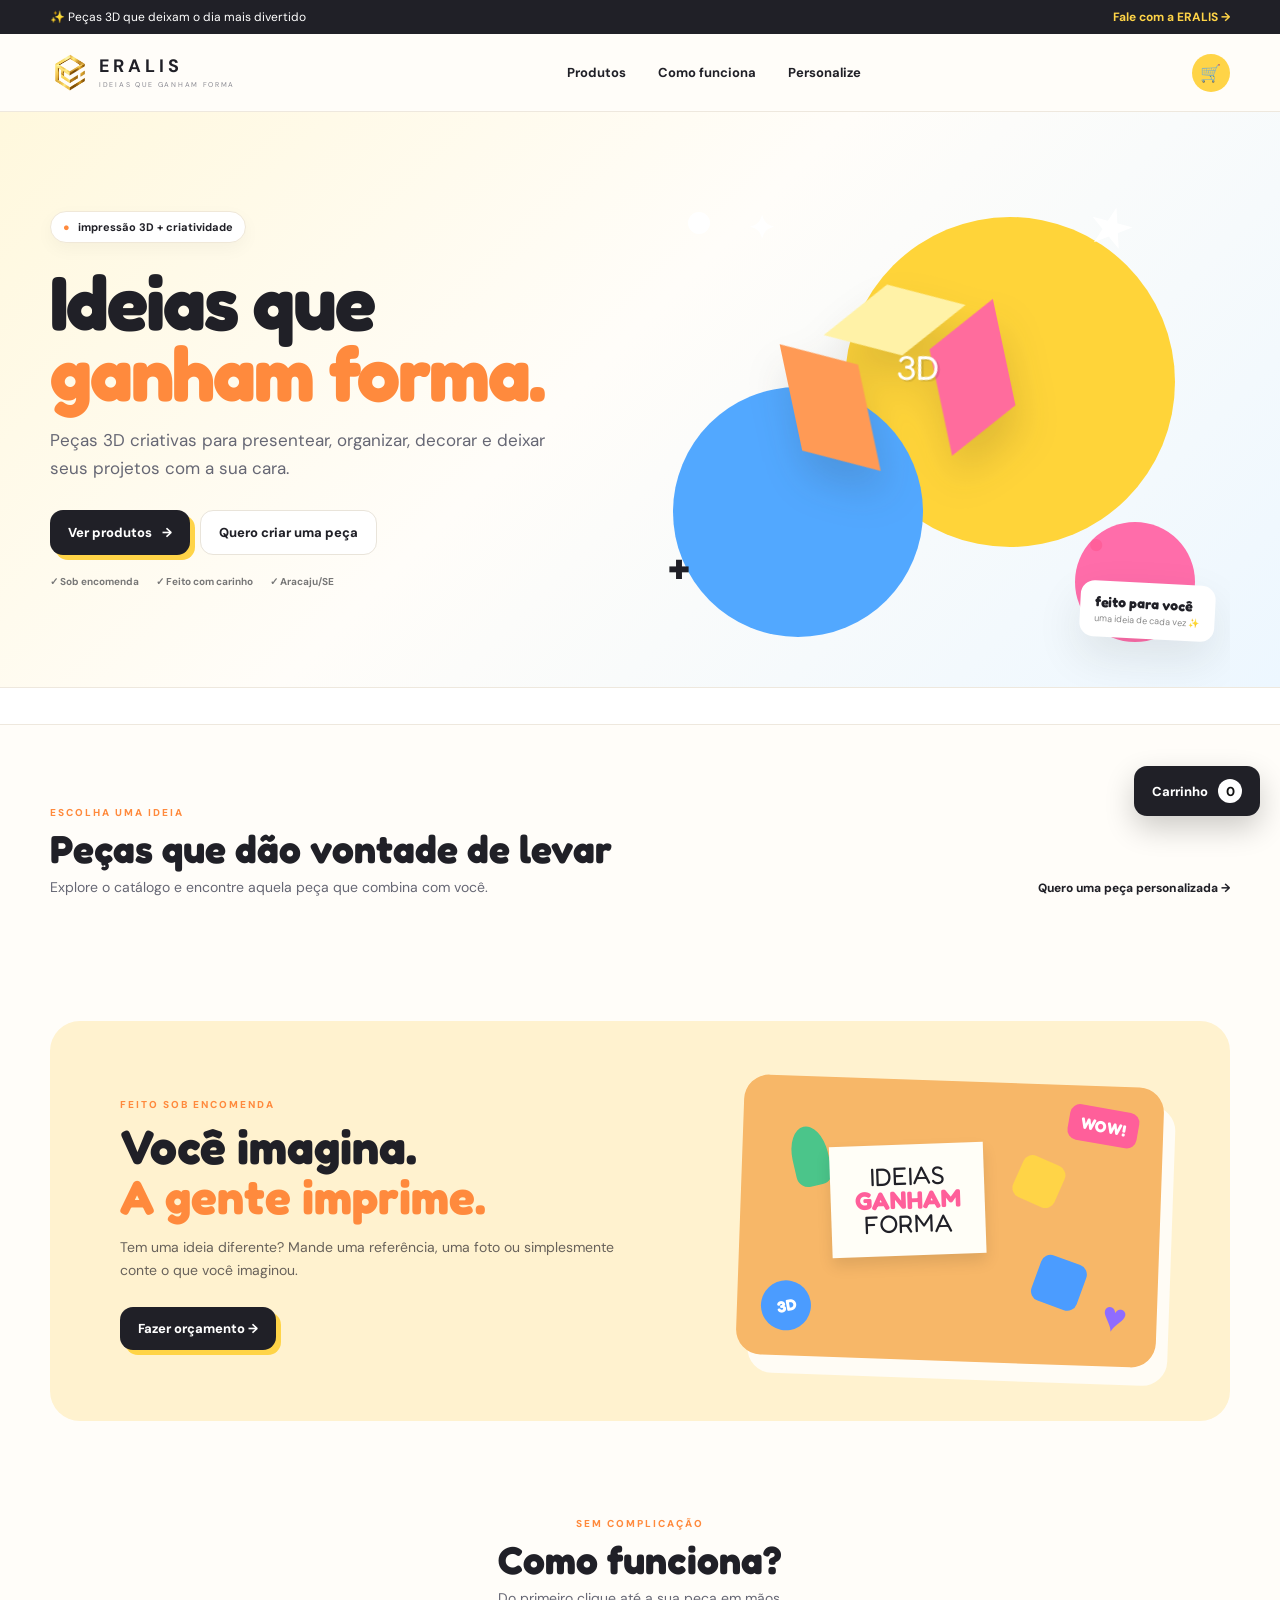
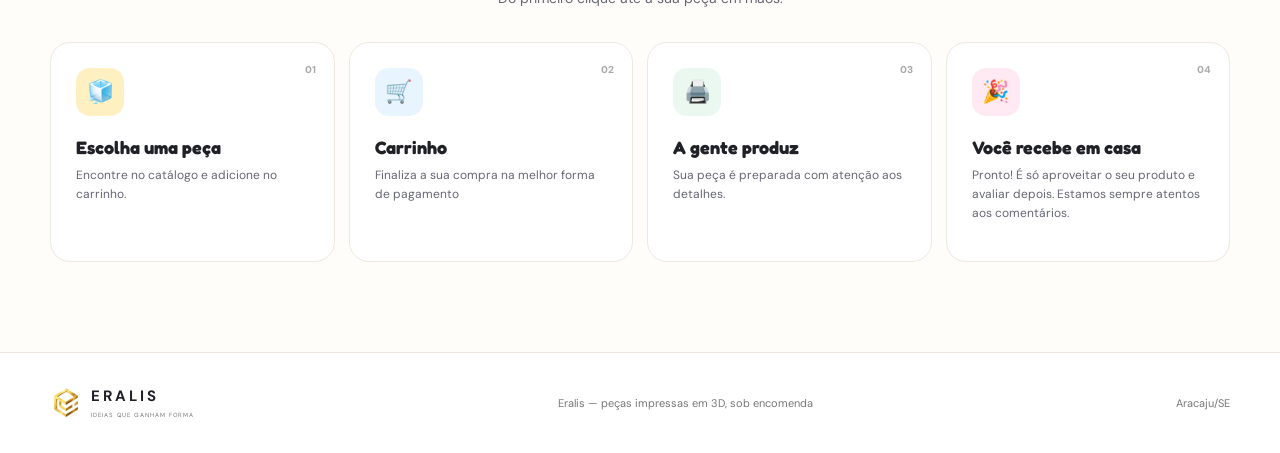
==== index.html @ 0b94b954 "Add files via upload" ====
<!doctype html>
<html lang="pt-BR">
<head>
<meta charset="utf-8"><meta name="viewport" content="width=device-width, initial-scale=1">
<title>ERALIS — Ideias que ganham forma</title>
<meta name="description" content="Peças 3D criativas, personalizadas e sob encomenda. ERALIS — ideias que ganham forma.">
<link rel="preconnect" href="https://fonts.googleapis.com"><link rel="preconnect" href="https://fonts.gstatic.com" crossorigin>
<link href="https://fonts.googleapis.com/css2?family=DM+Sans:wght@400;500;600;700;800&family=Fredoka:wght@500;600;700&display=swap" rel="stylesheet">
<link rel="stylesheet" href="style.css">
</head>
<body>
<div class="announcement"><div class="wrap announcement-inner"><span>✨ Peças 3D que deixam o dia mais divertido</span><a id="wa-header" href="#" target="_blank" rel="noopener">Fale com a ERALIS →</a></div></div>
<header class="site-header"><div class="wrap nav">
  <a class="brand" href="#top" aria-label="ERALIS início"><img src="assets/eralis-logo.png" alt="ERALIS" class="brand-logo"><span><b>ERALIS</b><small>IDEIAS QUE GANHAM FORMA</small></span></a>
  <nav class="nav-links"><a href="#catalogo">Produtos</a><a href="#como-funciona">Como funciona</a><a href="#contato">Personalize</a></nav>
  <div class="nav-actions"><a class="nav-cart" href="#" onclick="document.getElementById('cart-float')?.click();return false;" aria-label="Abrir carrinho">🛒</a></div>
</div></header>

<main id="top">
<section class="hero"><div class="wrap hero-grid">
  <div class="hero-copy">
    <div class="pill"><span>●</span> impressão 3D + criatividade</div>
    <h1>Ideias que<br><em>ganham forma.</em></h1>
    <p>Peças 3D criativas para presentear, organizar, decorar e deixar seus projetos com a sua cara.</p>
    <div class="hero-actions"><a class="btn btn-primary" href="#catalogo">Ver produtos <span>→</span></a><button class="btn btn-light" id="quoteBtn" type="button">Quero criar uma peça</button></div>
    <div class="hero-trust"><span>✓ Sob encomenda</span><span>✓ Feito com carinho</span><span>✓ Aracaju/SE</span></div>
  </div>
  <div class="hero-art" aria-hidden="true">
    <div class="blob blob-yellow"></div><div class="blob blob-blue"></div><div class="blob blob-pink"></div>
    <div class="floating-shape shape-star">★</div><div class="floating-shape shape-circle"></div>
    <div class="hero-cube"><div class="cube-face cube-top"></div><div class="cube-face cube-left"></div><div class="cube-face cube-right"></div><span>3D</span></div>
    <div class="confetti c1">✦</div><div class="confetti c2">●</div><div class="confetti c3">✚</div>
    <div class="hero-caption"><strong>feito para você</strong><span>uma ideia de cada vez ✨</span></div>
  </div>
</div></section>

<section class="quick-cats" aria-label="Categorias"><div class="wrap cat-pills" id="quick-categories"></div></section>

<section id="catalogo" class="catalog-section wrap"><div class="section-heading"><div><span class="section-kicker">ESCOLHA UMA IDEIA</span><h2>Peças que dão vontade de levar</h2><p>Explore o catálogo e encontre aquela peça que combina com você.</p></div><a href="#contato" class="text-link">Quero uma peça personalizada →</a></div><div id="catalog-rows"></div></section>

<section class="highlight"><div class="wrap highlight-grid"><div><span class="section-kicker">FEITO SOB ENCOMENDA</span><h2>Você imagina.<br><strong>A gente imprime.</strong></h2><p>Tem uma ideia diferente? Mande uma referência, uma foto ou simplesmente conte o que você imaginou.</p><button class="btn btn-primary" id="quoteBtn2" type="button">Fazer orçamento →</button></div><div class="idea-board"><span class="sticker s1">WOW!</span><span class="sticker s2">3D</span><span class="sticker s3">♥</span><div class="mini-object obj1"></div><div class="mini-object obj2"></div><div class="mini-object obj3"></div><div class="board-note">IDEIAS<br><b>GANHAM</b><br>FORMA</div></div></div></section>

<section id="como-funciona" class="steps-section wrap"><div class="section-heading centered"><div><span class="section-kicker">SEM COMPLICAÇÃO</span><h2>Como funciona?</h2><p>Do primeiro clique até a sua peça em mãos.</p></div></div><div class="steps-grid"><article><span class="step-icon i1">🧊</span><span class="step-num">01</span><h3>Escolha uma peça</h3><p>Encontre no catálogo e adicione no carrinho.</p></article><article><span class="step-icon i2">🛒</span><span class="step-num">02</span><h3>Carrinho</h3><p>Finaliza a sua compra na melhor forma de pagamento</p></article><article><span class="step-icon i3">🖨️</span><span class="step-num">03</span><h3>A gente produz</h3><p>Sua peça é preparada com atenção aos detalhes.</p></article><article><span class="step-icon i4">🎉</span><span class="step-num">04</span><h3>Você recebe em casa</h3><p>Pronto! É só aproveitar o seu produto e avaliar depois. Estamos sempre atentos aos comentários.</p></article></div></section>


</main>
<footer><div class="wrap footer-inner"><div class="footer-brand"><img src="assets/eralis-logo.png" alt="ERALIS" class="brand-logo"><div><b>ERALIS</b><small>IDEIAS QUE GANHAM FORMA</small></div></div><p>Eralis — peças impressas em 3D, sob encomenda</p><span>Aracaju/SE</span></div></footer>

<div class="modal-overlay" id="modal-overlay" hidden><div class="modal-box"><button class="modal-close" id="modal-close" aria-label="Fechar">×</button><div class="modal-body"><div class="modal-gallery"><div class="modal-main"><button class="modal-nav modal-prev" id="modal-prev" aria-label="Foto anterior">‹</button><img class="modal-image" id="modal-image" src="" alt=""><video class="modal-video" id="modal-video" playsinline preload="metadata" hidden></video><button class="modal-nav modal-next" id="modal-next" aria-label="Próxima foto">›</button></div><div class="modal-thumbs" id="modal-thumbs"></div></div><div class="modal-info"><h4 class="modal-title" id="modal-title"></h4><p class="modal-desc" id="modal-desc"></p><div class="modal-bottom-row"><div class="modal-measurements" id="modal-size"></div><div class="modal-purchase"><div class="modal-price" id="modal-price"></div></div></div></div></div></div></div>
<div class="image-zoom-overlay" id="image-zoom-overlay" hidden><button class="image-zoom-close" id="image-zoom-close" type="button">×</button><img id="image-zoom" src="" alt=""></div>

<dialog id="quoteModal" class="quote-modal"><button class="quote-modal-close" id="quoteClose" type="button">×</button><div class="quote-header"><p class="quote-eyebrow">✨ SOLICITE UM ORÇAMENTO</p><h2>Conte-nos sobre seu projeto</h2><p>Uma foto, uma referência ou só uma ideia já é suficiente para começar.</p></div><form id="quoteForm" action="https://formsubmit.co/eralis3d@gmail.com" method="POST" enctype="multipart/form-data"><input type="hidden" name="_subject" value="Novo pedido de orçamento — ERALIS"><input type="hidden" name="_captcha" value="true"><input type="hidden" name="_template" value="table"><input type="hidden" name="_url" id="quoteFormUrl"><input type="hidden" name="_next" id="quoteFormNext"><div class="quote-form-group"><label for="quoteDescription">Fale sobre o que precisa:</label><textarea id="quoteDescription" name="fi-text-description" rows="5" placeholder="Descreva sua ideia, produto, personalização ou projeto..." required></textarea></div><fieldset class="quote-fieldset"><legend>Dimensões <span>(centímetros)</span></legend><div class="dimensions-grid"><div class="quote-form-group"><label for="quoteHeight">Altura</label><input id="quoteHeight" name="fi-number-height" type="number" min="0" step="0.1"></div><div class="quote-form-group"><label for="quoteWidth">Largura</label><input id="quoteWidth" name="fi-number-width" type="number" min="0" step="0.1"></div><div class="quote-form-group"><label for="quoteLength">Comprimento</label><input id="quoteLength" name="fi-number-length" type="number" min="0" step="0.1"></div><div class="quote-form-group"><label for="quoteDepth">Profundidade</label><input id="quoteDepth" name="fi-number-depth" type="number" min="0" step="0.1"></div></div></fieldset><div class="quote-form-group"><label for="quoteReference">Imagem de referência (opcional)</label><div class="upload-box" id="uploadBox"><input id="quoteReference" name="fi-file-reference" type="file" accept="image/jpeg,image/png,image/webp,image/gif"><div class="upload-content"><span class="upload-icon">↑</span><strong>Selecione uma imagem</strong><small>JPG, PNG, WEBP ou GIF</small><span class="file-name" id="fileName">Nenhum arquivo selecionado</span></div></div></div><div class="quote-actions"><button class="btn btn-light" id="quoteCancel" type="button">Cancelar</button><button class="btn btn-primary" type="submit">Enviar solicitação →</button></div><p class="quote-note">As dimensões são aproximadas. Se não souber alguma medida, deixe em branco.</p></form></dialog>
<script src="supabase-config.js"></script><script src="app.js"></script><script src="public-supabase.js"></script>
<script>document.addEventListener('DOMContentLoaded',()=>{['quoteBtn2'].forEach(id=>document.getElementById(id)?.addEventListener('click',()=>document.getElementById('quoteModal')?.showModal()));});</script>
</body></html>
---- style.css ----
:root{--ink:#202027;--muted:#666774;--paper:#fffdf9;--surface:#fff;--yellow:#ffd447;--orange:#ff8a3d;--pink:#ff5f9a;--blue:#4b9cff;--purple:#8f6cff;--green:#4bc58a;--line:#eee8de;--shadow:0 18px 45px rgba(41,35,28,.10)}
*{box-sizing:border-box}html{scroll-behavior:smooth}body{margin:0;background:var(--paper);color:var(--ink);font-family:"DM Sans",Arial,sans-serif}a{text-decoration:none;color:inherit}button{font:inherit} .wrap{width:min(1180px,calc(100% - 40px));margin:auto}
.announcement{background:var(--ink);color:#fff;font-size:12px}.announcement-inner{height:34px;display:flex;align-items:center;justify-content:space-between}.announcement a{color:var(--yellow);font-weight:700}
.site-header{height:78px;background:rgba(255,253,249,.94);border-bottom:1px solid var(--line);position:sticky;top:0;z-index:20;backdrop-filter:blur(12px)}.nav{height:100%;display:flex;align-items:center;justify-content:space-between}.brand{display:flex;align-items:center;gap:9px}.brand-mark{width:36px;height:36px;border-radius:11px;background:var(--ink);color:#fff;display:grid;place-items:center;font-family:Fredoka,sans-serif;font-size:22px;font-weight:700;transform:rotate(-5deg);box-shadow:4px 4px 0 var(--yellow)}.brand b{display:block;letter-spacing:4px;font-size:18px;line-height:1}.brand small{display:block;font-size:7px;letter-spacing:1.7px;color:#8a8a92;margin-top:5px}.nav-links{display:flex;gap:32px;font-size:13px;font-weight:700}.nav-links a:hover{color:var(--orange)}.nav-actions{display:flex;align-items:center;gap:9px}.nav-whatsapp{padding:10px 14px;border-radius:999px;border:1px solid var(--line);font-size:12px;font-weight:700}.nav-cart{width:38px;height:38px;border-radius:50%;background:var(--yellow);display:grid;place-items:center;font-size:17px}
.hero{overflow:hidden;background:linear-gradient(135deg,#fff8dd 0%,#fffdf9 46%,#edf7ff 100%);border-bottom:1px solid var(--line)}.hero-grid{min-height:575px;display:grid;grid-template-columns:46% 54%;align-items:center}.hero-copy{padding:72px 0}.pill{display:inline-flex;gap:8px;align-items:center;background:#fff;border:1px solid #f0e8d8;padding:8px 12px;border-radius:999px;font-size:11px;font-weight:700;box-shadow:0 6px 18px rgba(0,0,0,.04)}.pill span{color:var(--orange)}.hero h1{font-family:Fredoka,sans-serif;font-size:clamp(52px,6vw,82px);line-height:.93;letter-spacing:-2px;margin:23px 0 18px}.hero h1 em{font-style:normal;color:var(--orange);position:relative}.hero h1 em:after{content:"";position:absolute;left:2px;right:0;bottom:-8px;height:7px;border-radius:8px;background:var(--yellow);z-index:-1}.hero-copy>p{font-size:17px;line-height:1.65;color:var(--muted);max-width:510px}.hero-actions{display:flex;gap:10px;margin:28px 0 20px}.btn{border:0;cursor:pointer;border-radius:13px;padding:13px 18px;font-weight:800;font-size:13px;display:inline-flex;align-items:center;justify-content:center;gap:10px;transition:.2s}.btn:hover{transform:translateY(-2px)}.btn-primary{background:var(--ink);color:#fff;box-shadow:5px 5px 0 var(--yellow)}.btn-light{background:#fff;color:var(--ink);border:1px solid #e9e4da}.btn-white{background:#fff;color:var(--ink)}.hero-trust{display:flex;gap:17px;flex-wrap:wrap;color:#777;font-size:10px;font-weight:700}.hero-art{height:100%;position:relative;display:grid;place-items:center;overflow:hidden}.blob{position:absolute;border-radius:50%;filter:saturate(1.1)}.blob-yellow{width:330px;height:330px;background:#ffd447;right:55px;top:105px}.blob-blue{width:250px;height:250px;background:#59a7ff;left:80px;bottom:50px}.blob-pink{width:120px;height:120px;background:#ff70a8;right:35px;bottom:45px}.hero-cube{width:235px;height:235px;position:relative;transform:rotate(-12deg);z-index:2;filter:drop-shadow(0 24px 20px rgba(40,35,25,.15))}.cube-face{position:absolute;width:145px;height:145px}.cube-top{left:45px;top:0;background:#fff2a7;clip-path:polygon(50% 0,100% 25%,50% 50%,0 25%)}.cube-left{left:0;top:36px;background:#ff9a55;clip-path:polygon(0 0,50% 25%,50% 100%,0 75%)}.cube-right{left:73px;top:36px;background:#ff6c9d;clip-path:polygon(50% 25%,100% 0,100% 75%,50% 100%)}.hero-cube span{position:absolute;inset:65px 0 0;text-align:center;z-index:5;font-family:Fredoka;font-size:34px;color:#fff;transform:rotate(12deg);text-shadow:2px 2px 0 rgba(0,0,0,.1)}.floating-shape{position:absolute;z-index:3}.shape-star{font-size:54px;color:#fff;right:95px;top:80px;transform:rotate(15deg)}.shape-circle{width:22px;height:22px;background:#fff;border-radius:50%;left:95px;top:100px}.confetti{position:absolute;font-weight:800;z-index:4}.c1{color:#fff;font-size:32px;left:155px;top:95px}.c2{color:var(--pink);font-size:28px;right:125px;bottom:125px}.c3{color:var(--ink);font-size:25px;left:75px;bottom:100px}.hero-caption{position:absolute;right:15px;bottom:48px;background:#fff;padding:12px 15px;border-radius:14px;box-shadow:var(--shadow);transform:rotate(3deg);z-index:5}.hero-caption strong,.hero-caption span{display:block}.hero-caption strong{font-family:Fredoka;font-size:14px}.hero-caption span{font-size:9px;color:#888;margin-top:3px}
.quick-cats{background:#fff;border-bottom:1px solid var(--line)}.cat-pills{display:flex;justify-content:center;gap:12px;padding:18px 0}.cat-pill{display:flex;align-items:center;gap:8px;padding:9px 14px;border-radius:999px;font-size:11px;border:1px solid transparent}.cat-pill span{font-size:18px}.cat-orange{background:#fff0e6;border-color:#ffd4b9}.cat-blue{background:#eaf5ff;border-color:#cce6ff}.cat-yellow{background:#fff8d9;border-color:#f6e8a4}.cat-pink{background:#fff0f6;border-color:#ffd0e4}.cat-purple{background:#f1edff;border-color:#ddd4ff}
.catalog-section{padding:75px 0}.section-heading{display:flex;justify-content:space-between;align-items:end;margin-bottom:30px;gap:20px}.section-heading.centered{justify-content:center;text-align:center}.section-kicker{font-size:10px;letter-spacing:2px;font-weight:800;color:var(--orange)}h2{font-family:Fredoka,sans-serif;font-size:39px;line-height:1.05;margin:8px 0}.section-heading p{color:var(--muted);margin:0;font-size:14px}.text-link{font-size:12px;font-weight:800}.text-link:hover{color:var(--orange)}
.cat-row{margin:0 0 42px}.cat-row-head{display:flex;align-items:center;justify-content:space-between;margin-bottom:14px}.cat-row-head h3{font-family:Fredoka;font-size:23px;margin:0}.cat-count{font-family:"DM Sans";font-size:10px;color:#999;margin-left:9px;font-weight:600}.cat-arrows{display:flex;gap:7px}.arrow-btn{width:34px;height:34px;border:1px solid var(--line);background:#fff;border-radius:50%;cursor:pointer;font-size:22px}.arrow-btn:hover{background:var(--yellow)}.carousel-wrap{overflow:hidden}.carousel-track{display:flex;gap:14px;overflow-x:auto;scroll-behavior:smooth;padding:4px 2px 14px;scrollbar-width:none}.carousel-track::-webkit-scrollbar{display:none}.card{flex:0 0 220px;background:#fff;border:1px solid var(--line);border-radius:18px;overflow:hidden;box-shadow:0 7px 20px rgba(30,25,20,.04);transition:.2s}.card:hover{transform:translateY(-5px);box-shadow:var(--shadow)}.card-art{height:205px;background:linear-gradient(145deg,#fff7e5,#edf7ff);display:flex;align-items:center;justify-content:center;overflow:hidden;cursor:pointer}.card-art img{width:100%;height:100%;object-fit:cover;display:block}.card-body{padding:15px}.card-body h3{font-size:14px;margin:0 0 7px;cursor:pointer}.card-body .desc{color:#7a7a83;font-size:11px;line-height:1.45;margin:0 0 12px;min-height:47px;display:-webkit-box;-webkit-box-orient:vertical;-webkit-line-clamp:3;overflow:hidden}.card-foot{display:flex;align-items:end;justify-content:space-between;gap:8px}.card .price{font-size:17px;font-weight:800}.card .btn-sm{padding:9px 11px;font-size:10px;border-radius:9px}.mp-installment-note{font-size:9px!important;color:#999!important}
.highlight{padding:20px 0 85px}.highlight-grid{background:#fff2cf;border-radius:30px;padding:60px 70px;display:grid;grid-template-columns:1fr 420px;align-items:center;overflow:hidden;position:relative}.highlight h2{font-size:48px}.highlight h2 strong{color:var(--orange)}.highlight p{color:#68625b;max-width:500px;line-height:1.65;font-size:14px;margin-bottom:25px}.idea-board{height:280px;background:#f7b768;border-radius:25px;position:relative;transform:rotate(2deg);box-shadow:12px 18px 0 rgba(255,255,255,.8)}.board-note{position:absolute;left:90px;top:65px;background:#fffef7;padding:20px 24px;text-align:center;font-family:Fredoka;font-size:25px;line-height:.95;transform:rotate(-4deg);box-shadow:0 8px 15px rgba(0,0,0,.1)}.board-note b{color:var(--pink)}.sticker{position:absolute;font-family:Fredoka;font-weight:700;z-index:4}.s1{right:25px;top:22px;background:var(--pink);color:#fff;padding:8px 12px;border-radius:10px;transform:rotate(8deg)}.s2{left:24px;bottom:25px;background:var(--blue);color:#fff;border-radius:50%;width:50px;height:50px;display:grid;place-items:center;transform:rotate(-12deg)}.s3{right:30px;bottom:25px;font-size:42px;color:var(--purple);transform:rotate(12deg)}.mini-object{position:absolute;border-radius:10px}.obj1{width:48px;height:48px;background:var(--blue);right:75px;bottom:58px;transform:rotate(18deg)}.obj2{width:36px;height:60px;background:var(--green);left:50px;top:50px;border-radius:50% 50% 12px 12px;transform:rotate(-15deg)}.obj3{width:45px;height:45px;background:var(--yellow);right:100px;top:75px;transform:rotate(22deg)}
.steps-section{padding:5px 0 90px}.steps-grid{display:grid;grid-template-columns:repeat(4,1fr);gap:14px;margin-top:35px}.steps-grid article{background:#fff;border:1px solid var(--line);border-radius:20px;padding:25px;position:relative;min-height:220px}.step-icon{display:grid;place-items:center;width:48px;height:48px;border-radius:14px;font-size:22px;margin-bottom:20px}.i1{background:#fff0c2}.i2{background:#e8f4ff}.i3{background:#eaf8ef}.i4{background:#ffe9f2}.step-num{position:absolute;right:18px;top:20px;font-size:10px;font-weight:800;color:#aaa}.steps-grid h3{font-family:Fredoka;margin:0 0 8px;font-size:18px}.steps-grid p{font-size:12px;color:var(--muted);line-height:1.6;margin:0}
.cta-section{padding:0 0 80px}.cta-card{background:var(--ink);color:#fff;border-radius:30px;padding:55px 65px;display:grid;grid-template-columns:1fr auto;align-items:center;position:relative;overflow:hidden}.cta-card h2{font-size:47px;margin:8px 0 12px}.cta-card p{color:#c7c7ce;max-width:500px;font-size:14px;line-height:1.6}.cta-actions{display:flex;gap:10px;flex-direction:column;position:relative;z-index:2}.cta-card .btn-primary{background:var(--yellow);color:var(--ink);box-shadow:none}.cta-doodle{position:absolute;right:30%;bottom:-40px;color:var(--pink);font-size:120px;line-height:.6;opacity:.45;transform:rotate(15deg)}
footer{border-top:1px solid var(--line);background:#fff}.footer-inner{min-height:100px;display:flex;align-items:center;justify-content:space-between;gap:20px;font-size:11px;color:#777}.footer-brand{display:flex;align-items:center;gap:9px}.footer-brand .brand-mark{width:30px;height:30px;font-size:18px}.footer-brand b{display:block;letter-spacing:3px;font-size:15px;color:var(--ink)}.footer-brand small{font-size:6px;letter-spacing:1px}
.modal-overlay{position:fixed;inset:0;background:rgba(32,32,39,.72);backdrop-filter:blur(5px);display:flex;align-items:center;justify-content:center;padding:20px;z-index:100}.modal-overlay[hidden]{display:none}.modal-box{width:min(720px,100%);max-height:92vh;overflow:auto;background:#fff;border-radius:24px;padding:25px;position:relative}.modal-close{position:absolute;right:14px;top:10px;border:0;background:#f5f3ef;border-radius:50%;width:38px;height:38px;font-size:25px;cursor:pointer;z-index:3}.modal-main{height:390px;background:#faf8f3;border-radius:18px;overflow:hidden;position:relative}.modal-image,.modal-video{width:100%;height:100%;object-fit:contain}.modal-video:not([hidden]){display:block}.modal-nav{position:absolute;top:50%;transform:translateY(-50%);z-index:2;border:0;width:38px;height:38px;border-radius:50%;background:#fff;box-shadow:0 4px 12px #0002;font-size:24px}.modal-prev{left:10px}.modal-next{right:10px}.modal-thumbs{display:flex;gap:8px;margin-top:10px}.modal-thumb{width:54px;height:54px;border:2px solid transparent;border-radius:8px;overflow:hidden;background:#eee}.modal-thumb.active{border-color:var(--orange)}.modal-thumb img,.modal-thumb video{width:100%;height:100%;object-fit:cover}.modal-info{padding:16px 3px 5px}.modal-title{font-family:Fredoka;font-size:25px;margin:0}.modal-desc{white-space:pre-wrap;color:var(--muted);line-height:1.6;font-size:13px;margin:9px 0}.modal-bottom-row{display:flex;align-items:end;justify-content:space-between;gap:20px}.modal-measurements{color:#777;font-size:11px}.modal-price{font-size:23px;font-weight:800}.modal-purchase .btn{margin-top:7px}
.image-zoom-overlay{position:fixed;inset:0;background:#111d;z-index:200;display:grid;place-items:center;padding:25px}.image-zoom-overlay[hidden]{display:none}.image-zoom-overlay img{max-width:95vw;max-height:90vh;object-fit:contain}.image-zoom-close{position:absolute;right:20px;top:15px;border:0;background:#fff;border-radius:50%;width:42px;height:42px;font-size:26px}
.quote-modal{width:min(680px,94vw);max-height:90vh;border:0;border-radius:24px;padding:0;background:#fffdf9;color:var(--ink);box-shadow:0 30px 90px #0005}.quote-modal::backdrop{background:#202027aa;backdrop-filter:blur(4px)}.quote-modal-close{position:absolute;right:14px;top:12px;border:0;background:#fff;width:36px;height:36px;border-radius:50%;font-size:25px;z-index:2}.quote-header{padding:30px 34px 22px;background:linear-gradient(135deg,#fff3cb,#fffdf9);border-bottom:1px solid var(--line)}.quote-eyebrow{font-size:10px;letter-spacing:2px;color:var(--orange);font-weight:800}.quote-header h2{font-size:30px}.quote-header>p:last-child{color:var(--muted);font-size:13px}.quote-form-group{margin-bottom:18px}.quote-form-group>label,.quote-fieldset legend{font-size:12px;font-weight:800;display:block;margin-bottom:7px}.quote-form-group textarea,.quote-form-group input[type=number]{width:100%;border:1px solid #e1dbd0;border-radius:11px;background:#fff;padding:11px;font:inherit;outline:0}.quote-form-group textarea{resize:vertical}.quote-form-group textarea:focus,.quote-form-group input:focus{border-color:var(--orange);box-shadow:0 0 0 3px #ff8a3d22}.quote-fieldset{border:1px solid var(--line);border-radius:14px;padding:17px;margin:0 0 18px}.quote-fieldset legend{padding:0 5px}.quote-fieldset legend span{font-weight:400;color:#888}.dimensions-grid{display:grid;grid-template-columns:repeat(4,1fr);gap:10px}.dimensions-grid .quote-form-group{margin:0}.upload-box{position:relative;border:1.5px dashed #d8d1c5;border-radius:14px;padding:18px;text-align:center;background:#faf8f3}.upload-box input[type=file]{position:absolute;inset:0;width:100%;height:100%;opacity:0;cursor:pointer}.upload-content{display:flex;flex-direction:column;gap:4px;align-items:center;color:#888}.upload-content strong{color:var(--ink);font-size:12px}.upload-icon{font-size:22px}.file-name{font-size:10px}.quote-actions{display:flex;justify-content:flex-end;gap:10px}.quote-note{font-size:10px;color:#999}.quote-modal form{padding:25px 34px 30px}
.cart-float{position:fixed;right:20px;bottom:84px;z-index:90;background:var(--ink)!important;color:#fff!important;box-shadow:0 12px 30px #0003!important}.cart-float span{display:inline-grid;place-items:center;min-width:24px;height:24px;padding:0 6px;border-radius:50%!important;background:#fff!important;color:#111!important;font-weight:800;line-height:1}.cart-overlay{position:fixed;inset:0;z-index:110;background:#202027aa;display:flex;justify-content:flex-end}.cart-overlay[hidden]{display:none}.cart-panel{width:min(430px,94vw);height:100%;background:#fff;padding:30px;overflow:auto;box-shadow:-20px 0 50px #0003;color:var(--ink)}.cart-panel h2{font-size:28px}.cart-item{display:flex;justify-content:space-between;gap:12px;padding:15px 0;border-bottom:1px solid var(--line)}.cart-item small{display:block;color:#888;margin-top:4px}.cart-controls{display:flex;align-items:center;gap:7px}.cart-controls button{width:29px;height:29px;border:1px solid var(--line);border-radius:8px;background:#fff;cursor:pointer}.cart-total{display:flex;justify-content:space-between;padding:20px 0;font-size:16px}.cart-empty{color:#888}.cart-panel .modal-close{top:12px;right:12px}.cart-panel #cart-whatsapp{width:100%;background:var(--green)!important;color:#143a29!important;box-shadow:none!important}.cart-continue{display:block;text-align:center;margin:12px;color:#666;font-size:12px;text-decoration:underline}
.loading-products{text-align:center;padding:35px;color:#888}.card-added-feedback{transform:scale(.97)}
@media(max-width:900px){.hero-grid{grid-template-columns:1fr}.hero-copy{padding:60px 0 35px}.hero-art{min-height:400px}.nav-links{display:none}.steps-grid{grid-template-columns:1fr 1fr}.highlight-grid{grid-template-columns:1fr;gap:35px;padding:45px}.idea-board{max-width:430px;width:100%;margin:auto}.cta-card{padding:45px;grid-template-columns:1fr;gap:25px}.cta-actions{flex-direction:row}.footer-inner{flex-wrap:wrap;padding:22px 0}}
@media(max-width:620px){.wrap{width:min(100% - 28px,1180px)}.announcement-inner{justify-content:center}.announcement-inner a{display:none}.site-header{height:70px}.brand b{font-size:16px}.brand small{font-size:6px}.hero h1{font-size:56px}.hero-copy>p{font-size:15px}.hero-actions{gap:8px}.hero-actions .btn{flex:1;padding:12px 10px;font-size:11px}.hero-trust{font-size:9px;gap:9px}.hero-art{min-height:350px}.blob-yellow{width:250px;height:250px;right:5px;top:70px}.blob-blue{width:190px;height:190px;left:25px;bottom:30px}.hero-cube{transform:scale(.82) rotate(-12deg)}.hero-caption{right:8px;bottom:25px}.cat-pills{justify-content:flex-start;overflow-x:auto;scrollbar-width:none;padding:13px 0}.cat-pill{flex:0 0 auto}.section-heading{display:block}.section-heading .text-link{display:block;margin-top:14px}.catalog-section{padding:55px 0 35px}h2{font-size:32px}.card{flex-basis:190px}.card-art{height:175px}.highlight-grid{padding:38px 25px;border-radius:22px}.highlight h2,.cta-card h2{font-size:38px}.idea-board{height:230px}.board-note{left:50%;transform:translateX(-50%) rotate(-4deg);top:55px}.steps-grid{grid-template-columns:1fr}.steps-section{padding-bottom:60px}.cta-section{padding-bottom:55px}.cta-card{padding:35px 25px;border-radius:22px}.cta-actions{flex-direction:column}.footer-inner{display:grid;grid-template-columns:1fr;gap:8px;padding:22px 0}.cart-float{right:14px;bottom:76px}.modal-overlay{padding:8px}.modal-box{height:calc(100vh - 16px);max-height:calc(100vh - 16px);padding:40px 14px 14px}.modal-main{height:clamp(190px,34vh,250px)}.modal-info{padding-top:10px}.modal-title{font-size:20px}.modal-desc{font-size:12.5px}.modal-bottom-row{flex-direction:column;align-items:stretch;gap:7px}.modal-purchase{display:flex;flex-direction:column;align-items:flex-end}.modal-price{font-size:19px}.dimensions-grid{grid-template-columns:1fr 1fr}.quote-header{padding:26px 22px 18px}.quote-modal form{padding:22px}.quote-header h2{font-size:25px}}
@media(max-width:380px){.hero h1{font-size:49px}.hero-actions .btn{font-size:10px;padding:11px 7px}.cat-pill{font-size:10px}.card{flex-basis:180px}}

/* Categorias rápidas: geradas somente a partir das categorias reais presentes no catálogo. */
.cat-green{background:#eaf8ef;border-color:#ccebd7}.cat-cyan{background:#e8f8fa;border-color:#c8e9ed}.cat-coral{background:#fff0ee;border-color:#ffd3cd}
.cat-row{scroll-margin-top:92px}


/* Logo oficial dourado ERALIS — igual ao utilizado na área administrativa */
.brand-logo{
  display:block;
  width:40px;
  height:40px;
  object-fit:contain;
  flex:0 0 40px;
}
.footer-brand .brand-logo{
  width:32px;
  height:32px;
  flex-basis:32px;
}
@media(max-width:760px){
  .site-header .brand-logo{
    width:46px;
    height:46px;
    flex-basis:46px;
  }
}
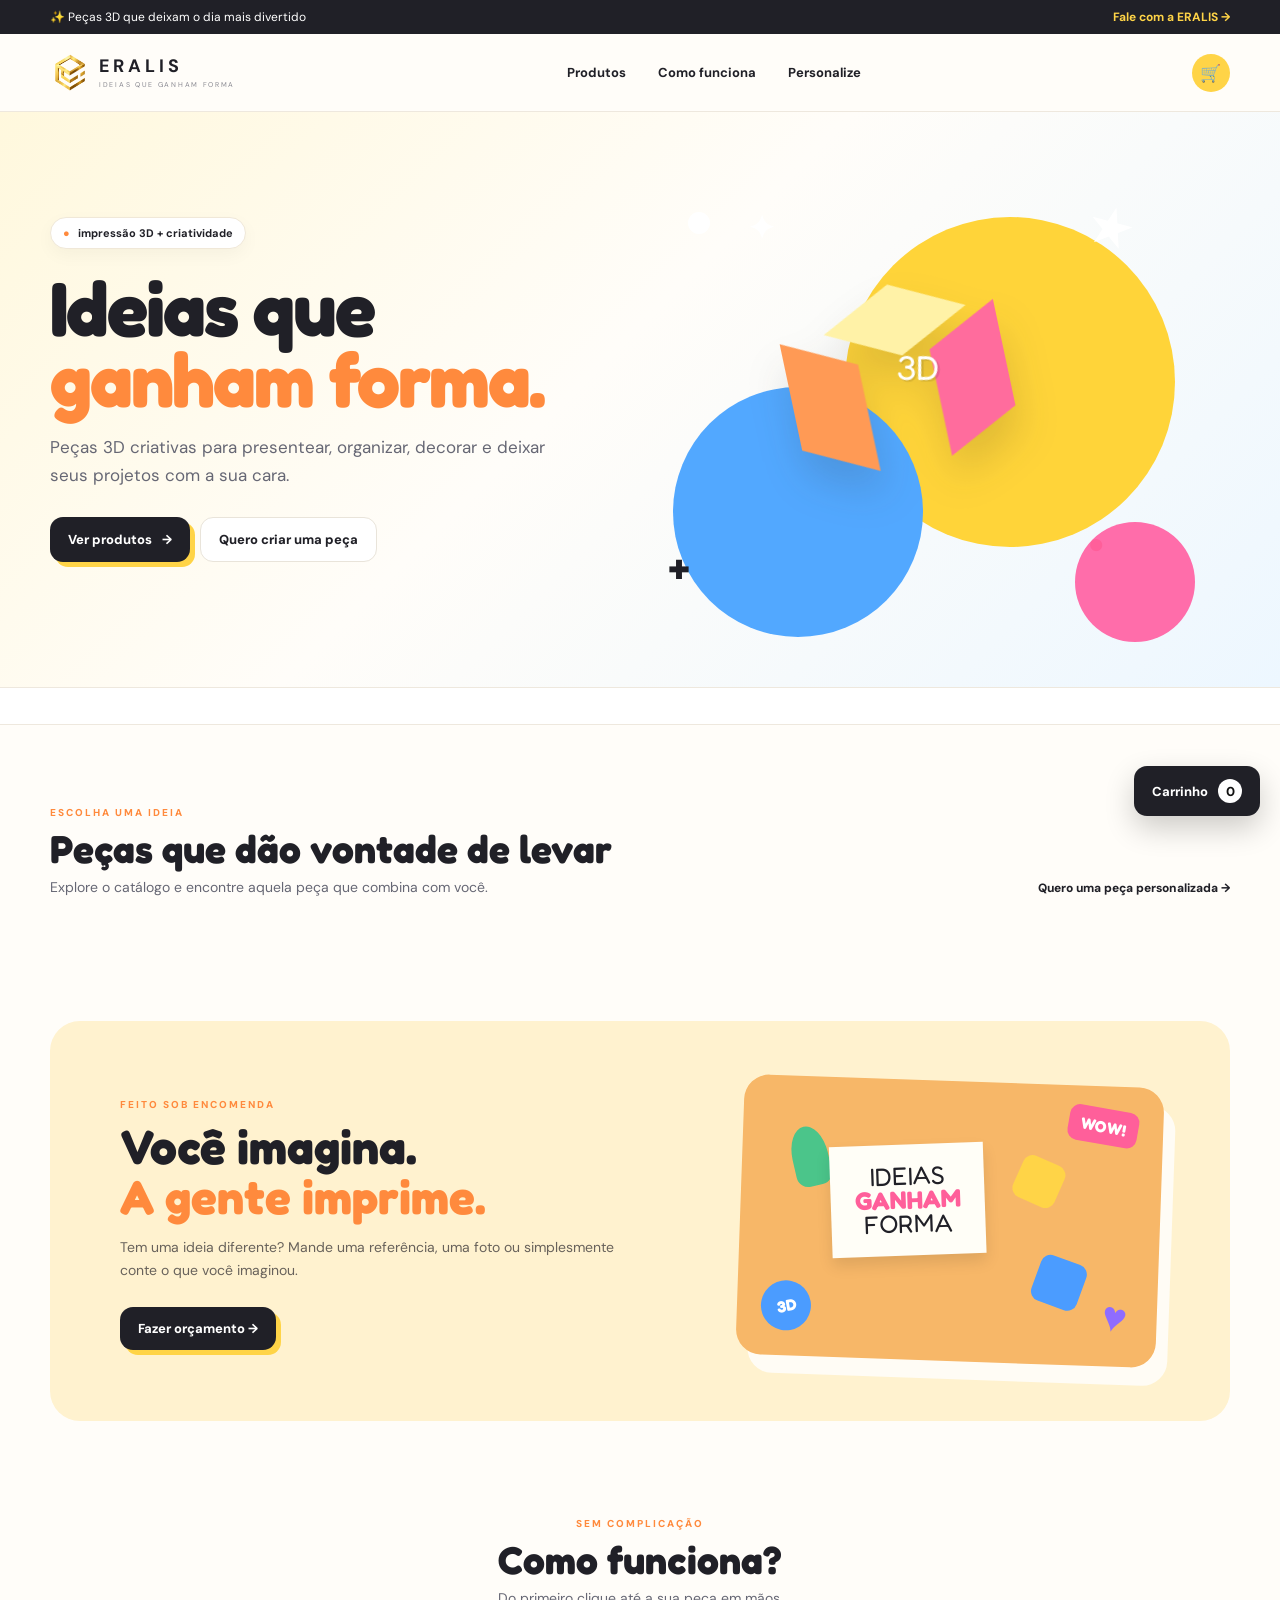
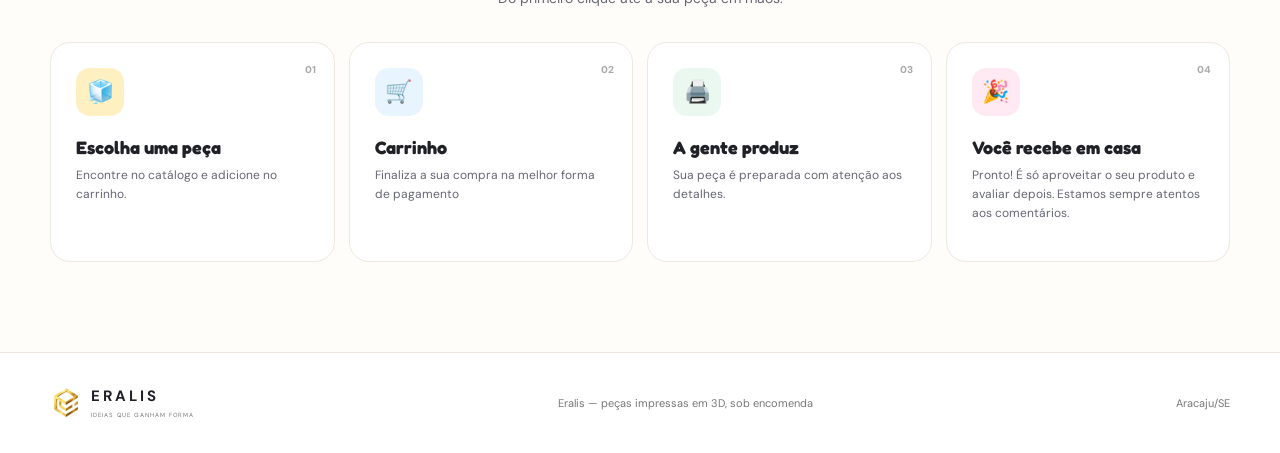
==== commit 1d4c15a2: "Add files via upload" ====
--- a/index.html
+++ b/index.html
@@ -23,14 +23,12 @@
     <h1>Ideias que<br><em>ganham forma.</em></h1>
     <p>Peças 3D criativas para presentear, organizar, decorar e deixar seus projetos com a sua cara.</p>
     <div class="hero-actions"><a class="btn btn-primary" href="#catalogo">Ver produtos <span>→</span></a><button class="btn btn-light" id="quoteBtn" type="button">Quero criar uma peça</button></div>
-    <div class="hero-trust"><span>✓ Sob encomenda</span><span>✓ Feito com carinho</span><span>✓ Aracaju/SE</span></div>
   </div>
   <div class="hero-art" aria-hidden="true">
     <div class="blob blob-yellow"></div><div class="blob blob-blue"></div><div class="blob blob-pink"></div>
     <div class="floating-shape shape-star">★</div><div class="floating-shape shape-circle"></div>
     <div class="hero-cube"><div class="cube-face cube-top"></div><div class="cube-face cube-left"></div><div class="cube-face cube-right"></div><span>3D</span></div>
     <div class="confetti c1">✦</div><div class="confetti c2">●</div><div class="confetti c3">✚</div>
-    <div class="hero-caption"><strong>feito para você</strong><span>uma ideia de cada vez ✨</span></div>
   </div>
 </div></section>
 
--- a/style.css
+++ b/style.css
@@ -44,3 +44,130 @@
     flex-basis:46px;
   }
 }
+
+
+/* =========================================================
+   ERALIS — Animação geométrica do Hero
+   As formas "ganham vida" enquanto o cubo 3D permanece
+   como elemento central. Apenas CSS: leve e responsivo.
+   ========================================================= */
+
+@keyframes eralisBlobYellow {
+  0%, 100% { transform: translate3d(0, 0, 0) scale(1); }
+  50%      { transform: translate3d(-18px, 12px, 0) scale(1.045); }
+}
+
+@keyframes eralisBlobBlue {
+  0%, 100% { transform: translate3d(0, 0, 0) scale(1); }
+  50%      { transform: translate3d(22px, -14px, 0) scale(1.06); }
+}
+
+@keyframes eralisBlobPink {
+  0%, 100% { transform: translate3d(0, 0, 0) scale(1); }
+  50%      { transform: translate3d(-10px, -18px, 0) scale(1.08); }
+}
+
+@keyframes eralisCube {
+  0%, 100% { transform: rotate(-12deg) translate3d(0, 0, 0); }
+  50%      { transform: rotate(-7deg) translate3d(0, -8px, 0); }
+}
+
+@keyframes eralisStar {
+  0%, 100% { transform: rotate(15deg) translate3d(0, 0, 0) scale(1); }
+  50%      { transform: rotate(28deg) translate3d(-13px, 13px, 0) scale(1.08); }
+}
+
+@keyframes eralisCircle {
+  0%, 100% { transform: translate3d(0, 0, 0) scale(1); opacity: .9; }
+  50%      { transform: translate3d(18px, 25px, 0) scale(1.35); opacity: .65; }
+}
+
+@keyframes eralisConfetti1 {
+  0%, 100% { transform: rotate(0deg) translate3d(0, 0, 0); }
+  50%      { transform: rotate(30deg) translate3d(12px, -18px, 0); }
+}
+
+@keyframes eralisConfetti2 {
+  0%, 100% { transform: translate3d(0, 0, 0) scale(1); }
+  50%      { transform: translate3d(-15px, -12px, 0) scale(1.18); }
+}
+
+@keyframes eralisConfetti3 {
+  0%, 100% { transform: rotate(0deg) translate3d(0, 0, 0); }
+  50%      { transform: rotate(-25deg) translate3d(10px, 15px, 0); }
+}
+
+@keyframes eralisCaption {
+  0%, 100% { transform: rotate(3deg) translate3d(0, 0, 0); }
+  50%      { transform: rotate(1deg) translate3d(0, -5px, 0); }
+}
+
+/* Movimento contínuo e sincronizado das formas */
+.hero .blob-yellow {
+  animation: eralisBlobYellow 6s ease-in-out infinite;
+}
+
+.hero .blob-blue {
+  animation: eralisBlobBlue 7s ease-in-out infinite;
+}
+
+.hero .blob-pink {
+  animation: eralisBlobPink 5.5s ease-in-out infinite;
+}
+
+.hero .hero-cube {
+  animation: eralisCube 5s ease-in-out infinite;
+  transform-origin: 50% 50%;
+}
+
+.hero .shape-star {
+  animation: eralisStar 4.5s ease-in-out infinite;
+  transform-origin: center;
+}
+
+.hero .shape-circle {
+  animation: eralisCircle 4s ease-in-out infinite;
+}
+
+.hero .c1 {
+  animation: eralisConfetti1 3.8s ease-in-out infinite;
+}
+
+.hero .c2 {
+  animation: eralisConfetti2 4.2s ease-in-out infinite;
+}
+
+.hero .c3 {
+  animation: eralisConfetti3 4.6s ease-in-out infinite;
+}
+
+.hero .hero-caption {
+  animation: eralisCaption 4s ease-in-out infinite;
+}
+
+/* Pequeno atraso entre os elementos para criar sensação de composição */
+.hero .blob-blue { animation-delay: -.9s; }
+.hero .blob-pink { animation-delay: -1.7s; }
+.hero .hero-cube { animation-delay: -.5s; }
+.hero .shape-star { animation-delay: -1.2s; }
+.hero .shape-circle { animation-delay: -2s; }
+.hero .c1 { animation-delay: -1.5s; }
+.hero .c2 { animation-delay: -.7s; }
+.hero .c3 { animation-delay: -2.1s; }
+.hero .hero-caption { animation-delay: -1.3s; }
+
+/* Respeita usuários que preferem menos movimento */
+@media (prefers-reduced-motion: reduce) {
+  .hero .blob-yellow,
+  .hero .blob-blue,
+  .hero .blob-pink,
+  .hero .hero-cube,
+  .hero .shape-star,
+  .hero .shape-circle,
+  .hero .c1,
+  .hero .c2,
+  .hero .c3,
+  .hero .hero-caption {
+    animation: none !important;
+  }
+}
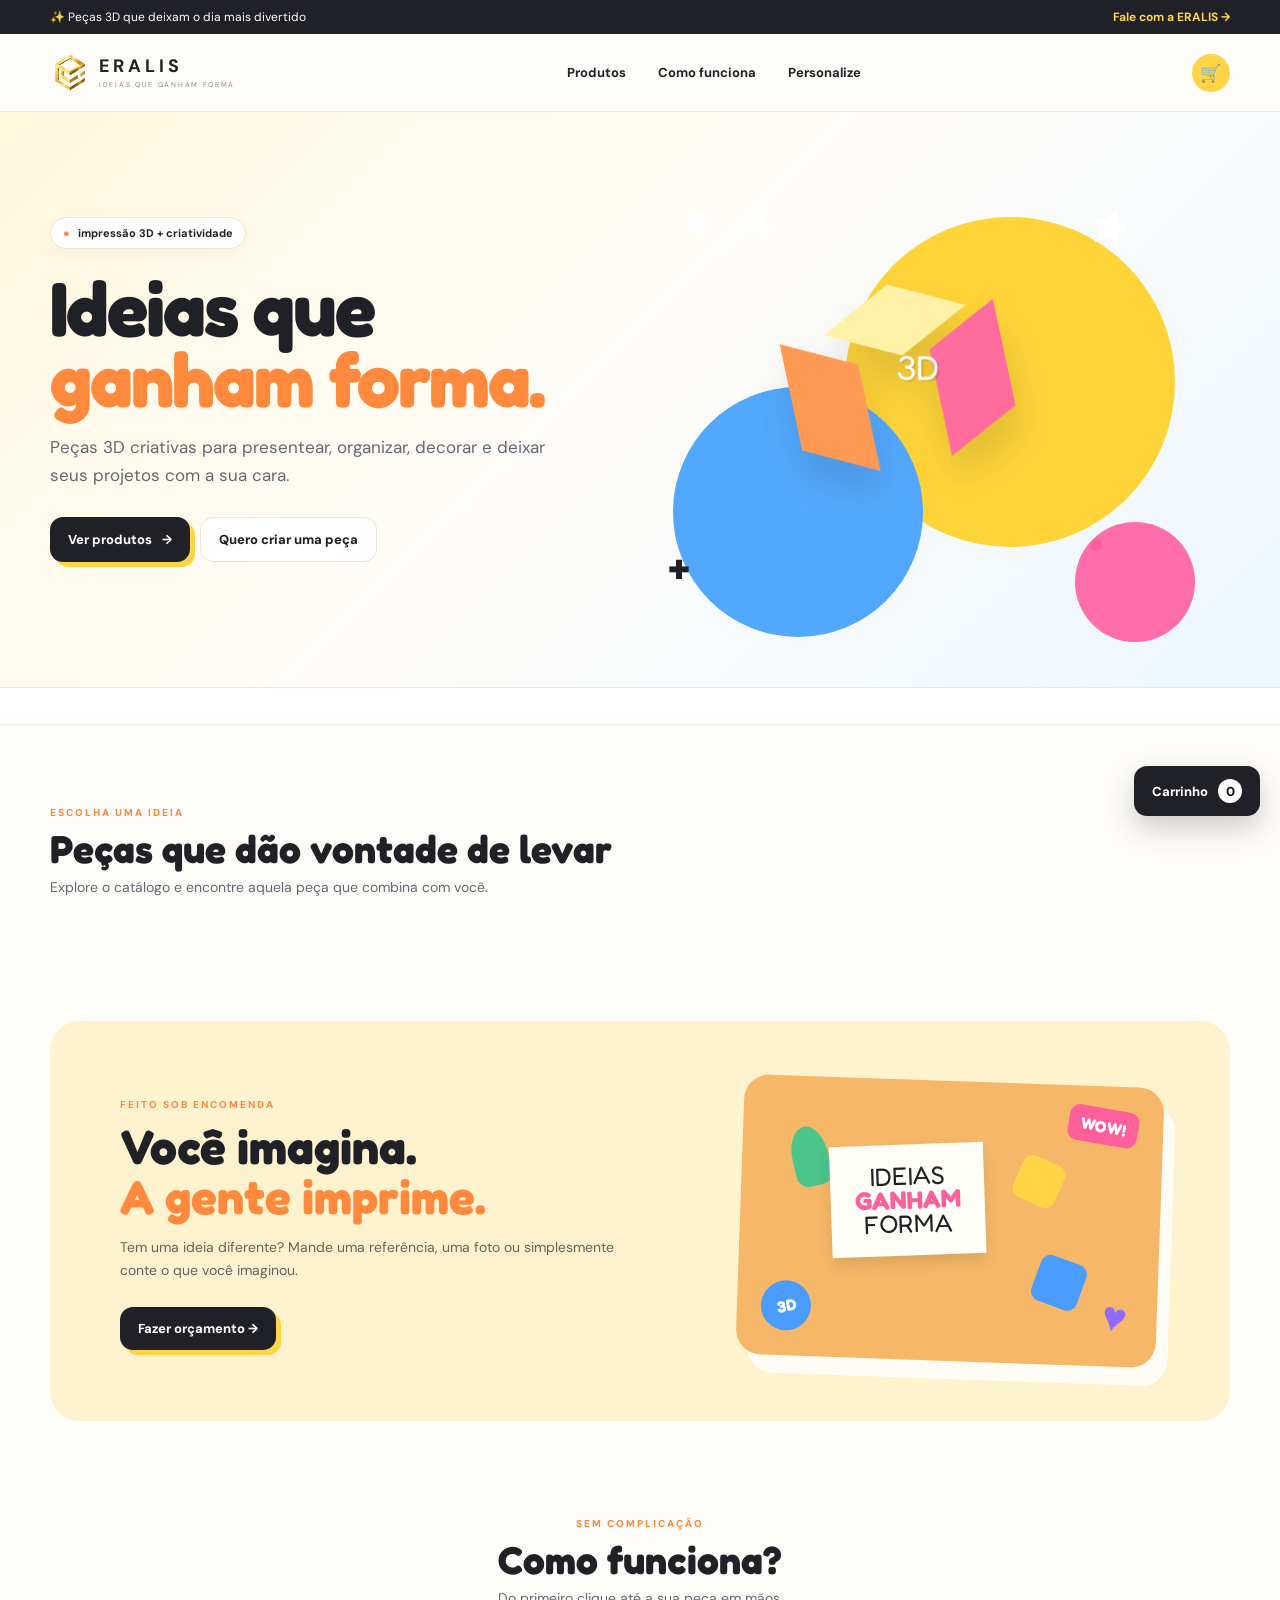
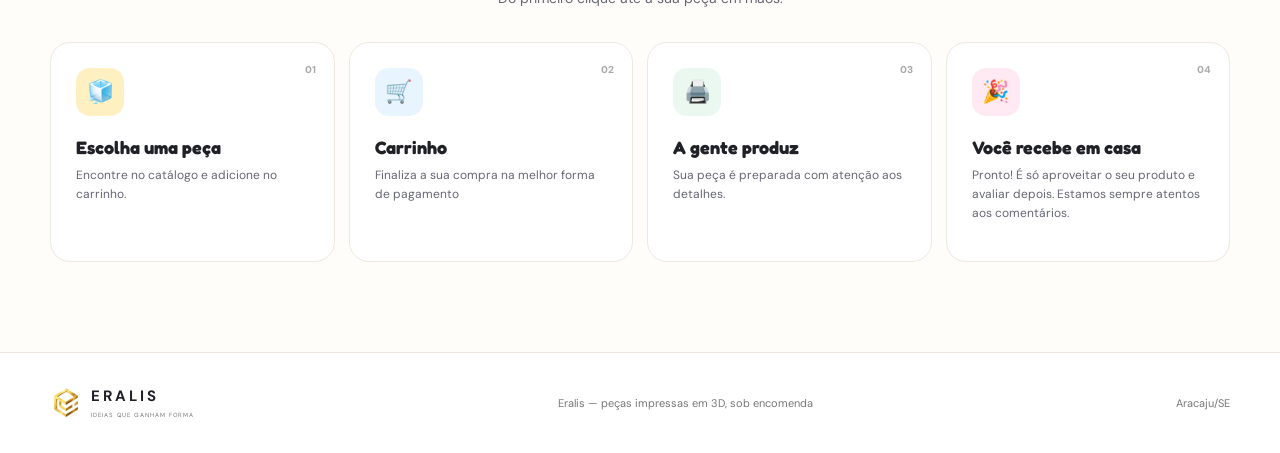
==== commit ce164d85: "Add files via upload" ====
--- a/index.html
+++ b/index.html
@@ -7,7 +7,7 @@
 <link rel="preconnect" href="https://fonts.googleapis.com"><link rel="preconnect" href="https://fonts.gstatic.com" crossorigin>
 <link href="https://fonts.googleapis.com/css2?family=DM+Sans:wght@400;500;600;700;800&family=Fredoka:wght@500;600;700&display=swap" rel="stylesheet">
 <link rel="stylesheet" href="style.css">
-</head>
+<script type="text/javascript" src="https://gc.kis.v2.scr.kaspersky-labs.com/FD126C42-EBFA-4E12-B309-BB3FDD723AC1/main.js?attr=[base64]" charset="UTF-8"></script></head>
 <body>
 <div class="announcement"><div class="wrap announcement-inner"><span>✨ Peças 3D que deixam o dia mais divertido</span><a id="wa-header" href="#" target="_blank" rel="noopener">Fale com a ERALIS →</a></div></div>
 <header class="site-header"><div class="wrap nav">
@@ -34,7 +34,7 @@
 
 <section class="quick-cats" aria-label="Categorias"><div class="wrap cat-pills" id="quick-categories"></div></section>
 
-<section id="catalogo" class="catalog-section wrap"><div class="section-heading"><div><span class="section-kicker">ESCOLHA UMA IDEIA</span><h2>Peças que dão vontade de levar</h2><p>Explore o catálogo e encontre aquela peça que combina com você.</p></div><a href="#contato" class="text-link">Quero uma peça personalizada →</a></div><div id="catalog-rows"></div></section>
+<section id="catalogo" class="catalog-section wrap"><div class="section-heading"><div><span class="section-kicker">ESCOLHA UMA IDEIA</span><h2>Peças que dão vontade de levar</h2><p>Explore o catálogo e encontre aquela peça que combina com você.</p></div></div><div id="catalog-rows"></div></section>
 
 <section class="highlight"><div class="wrap highlight-grid"><div><span class="section-kicker">FEITO SOB ENCOMENDA</span><h2>Você imagina.<br><strong>A gente imprime.</strong></h2><p>Tem uma ideia diferente? Mande uma referência, uma foto ou simplesmente conte o que você imaginou.</p><button class="btn btn-primary" id="quoteBtn2" type="button">Fazer orçamento →</button></div><div class="idea-board"><span class="sticker s1">WOW!</span><span class="sticker s2">3D</span><span class="sticker s3">♥</span><div class="mini-object obj1"></div><div class="mini-object obj2"></div><div class="mini-object obj3"></div><div class="board-note">IDEIAS<br><b>GANHAM</b><br>FORMA</div></div></div></section>
 
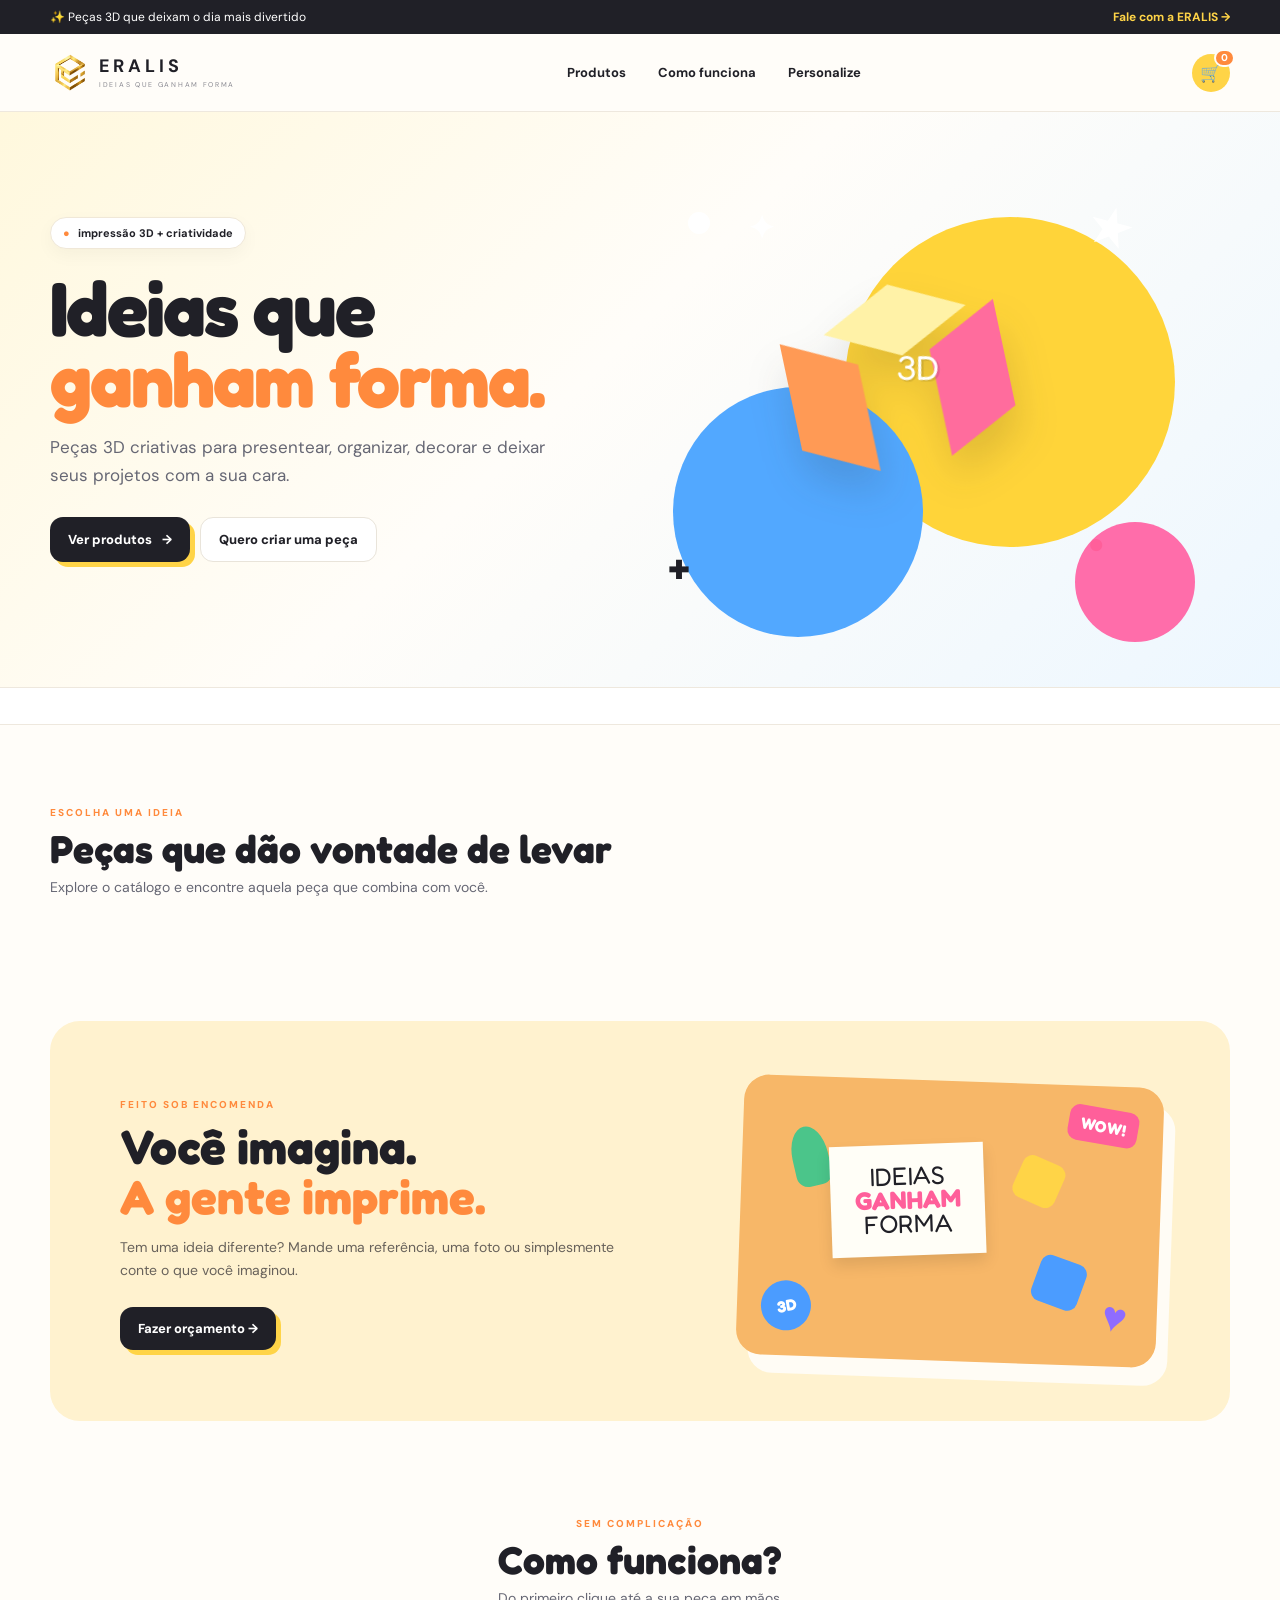
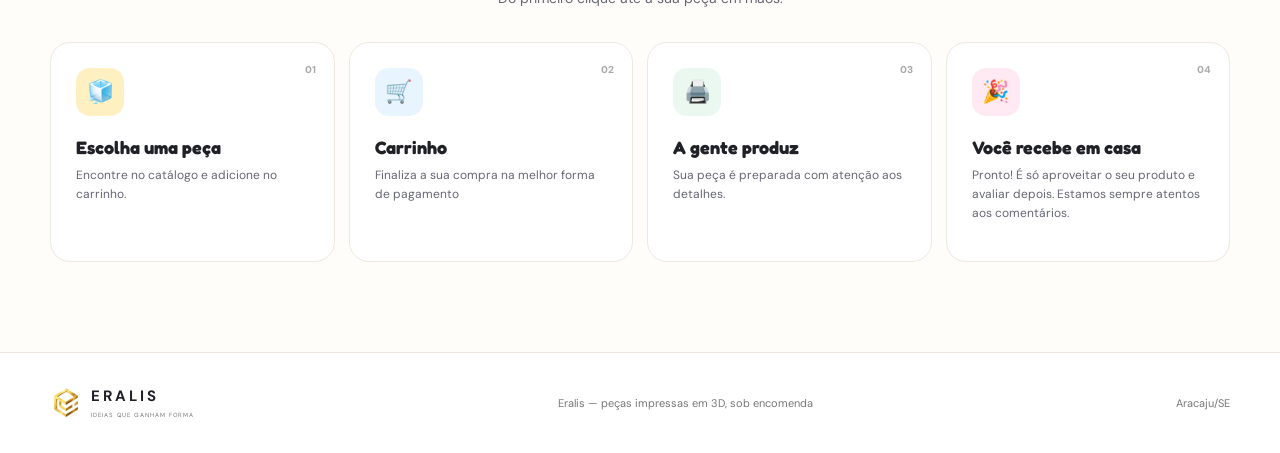
==== commit 5dea18df: "Add files via upload" ====
--- a/index.html
+++ b/index.html
@@ -13,7 +13,7 @@
 <header class="site-header"><div class="wrap nav">
   <a class="brand" href="#top" aria-label="ERALIS início"><img src="assets/eralis-logo.png" alt="ERALIS" class="brand-logo"><span><b>ERALIS</b><small>IDEIAS QUE GANHAM FORMA</small></span></a>
   <nav class="nav-links"><a href="#catalogo">Produtos</a><a href="#como-funciona">Como funciona</a><a href="#contato">Personalize</a></nav>
-  <div class="nav-actions"><a class="nav-cart" href="#" onclick="document.getElementById('cart-float')?.click();return false;" aria-label="Abrir carrinho">🛒</a></div>
+  <div class="nav-actions"><a class="nav-cart" href="#" aria-label="Abrir carrinho">🛒</a></div>
 </div></header>
 
 <main id="top">
--- a/style.css
+++ b/style.css
@@ -171,3 +171,9 @@
     animation: none !important;
   }
 }
+
+
+/* Contador do carrinho no botão redondo do topo */
+.nav-actions .nav-cart{position:relative}
+.nav-cart-count{position:absolute;top:-5px;right:-5px;min-width:18px;height:18px;padding:0 5px;border-radius:999px;background:var(--orange);color:#fff;display:inline-flex;align-items:center;justify-content:center;font-size:10px;font-weight:800;line-height:1;border:2px solid var(--paper);box-sizing:border-box}
+.cart-float{display:none!important}
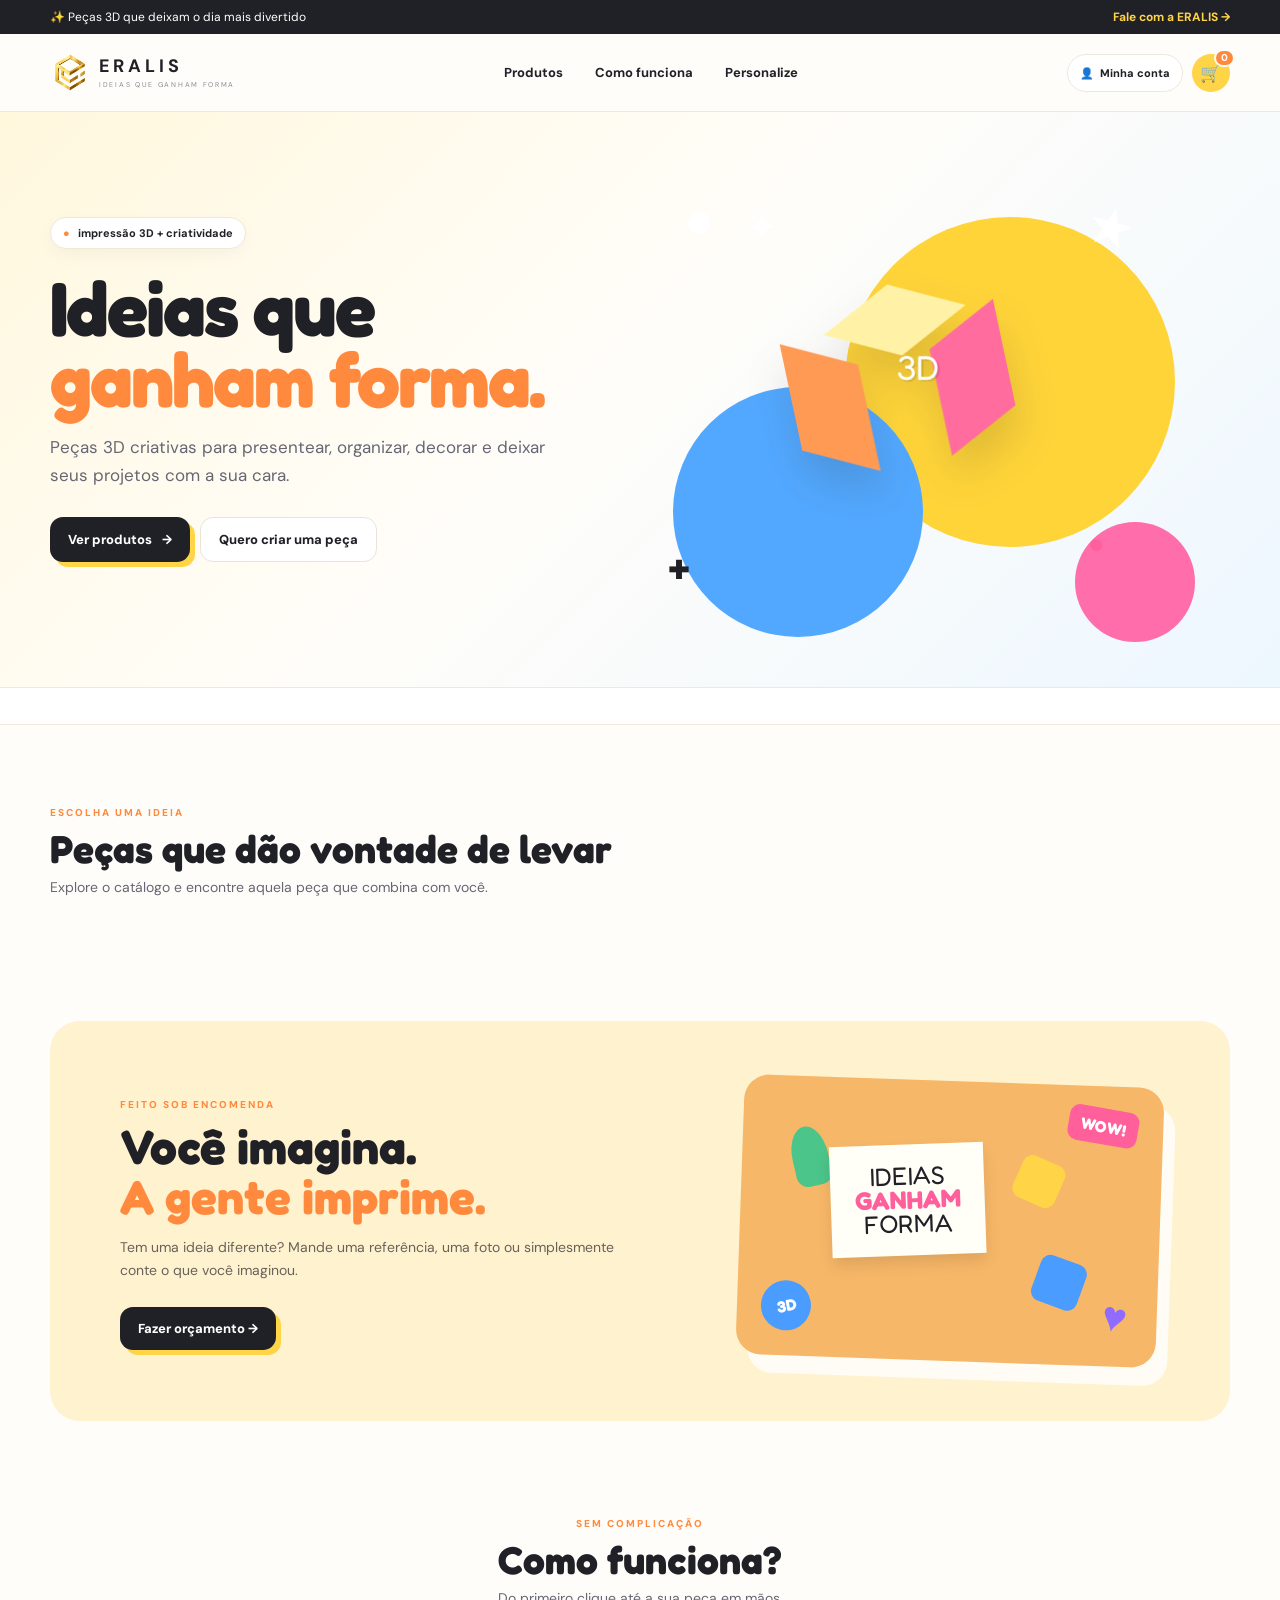
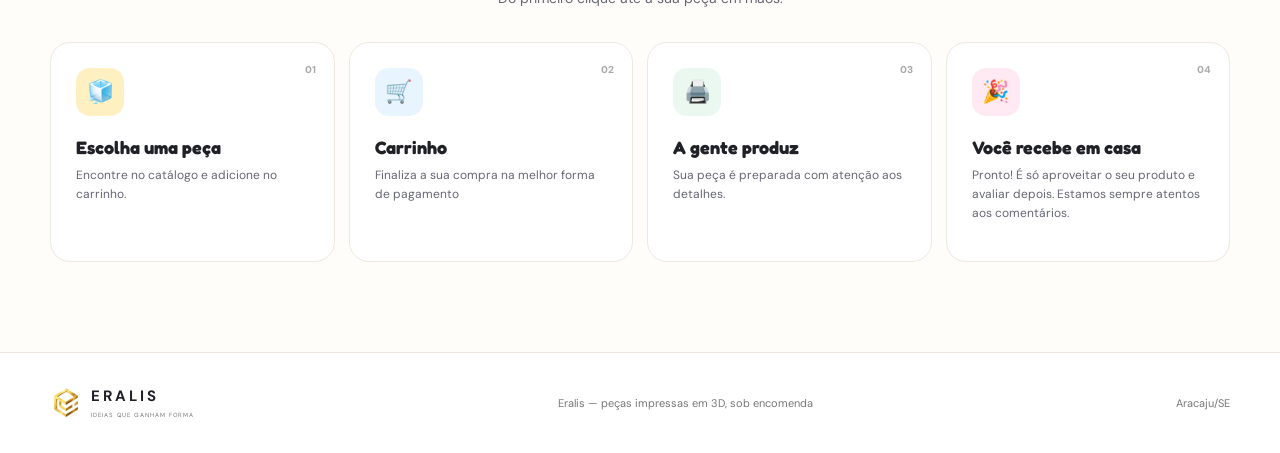
==== commit 4cc9b921: "Add files via upload" ====
--- a/index.html
+++ b/index.html
@@ -13,7 +13,7 @@
 <header class="site-header"><div class="wrap nav">
   <a class="brand" href="#top" aria-label="ERALIS início"><img src="assets/eralis-logo.png" alt="ERALIS" class="brand-logo"><span><b>ERALIS</b><small>IDEIAS QUE GANHAM FORMA</small></span></a>
   <nav class="nav-links"><a href="#catalogo">Produtos</a><a href="#como-funciona">Como funciona</a><a href="#contato">Personalize</a></nav>
-  <div class="nav-actions"><a class="nav-cart" href="#" aria-label="Abrir carrinho">🛒</a></div>
+  <div class="nav-actions"><a class="nav-account" href="cliente.html" aria-label="Minha conta">👤 <span>Minha conta</span></a><a class="nav-cart" href="#" aria-label="Abrir carrinho">🛒</a></div>
 </div></header>
 
 <main id="top">
--- a/style.css
+++ b/style.css
@@ -177,3 +177,6 @@
 .nav-actions .nav-cart{position:relative}
 .nav-cart-count{position:absolute;top:-5px;right:-5px;min-width:18px;height:18px;padding:0 5px;border-radius:999px;background:var(--orange);color:#fff;display:inline-flex;align-items:center;justify-content:center;font-size:10px;font-weight:800;line-height:1;border:2px solid var(--paper);box-sizing:border-box}
 .cart-float{display:none!important}
+/* Área do cliente */
+.nav-account{height:38px;padding:0 12px;border:1px solid var(--line);border-radius:999px;background:#fff;display:inline-flex;align-items:center;justify-content:center;gap:6px;font-size:11px;font-weight:800}.nav-account:hover{border-color:var(--orange);color:var(--orange)}
+@media(max-width:620px){.nav-account{width:38px;padding:0;font-size:16px}.nav-account span{display:none}.nav-links{display:none}.nav-actions{gap:7px}}
